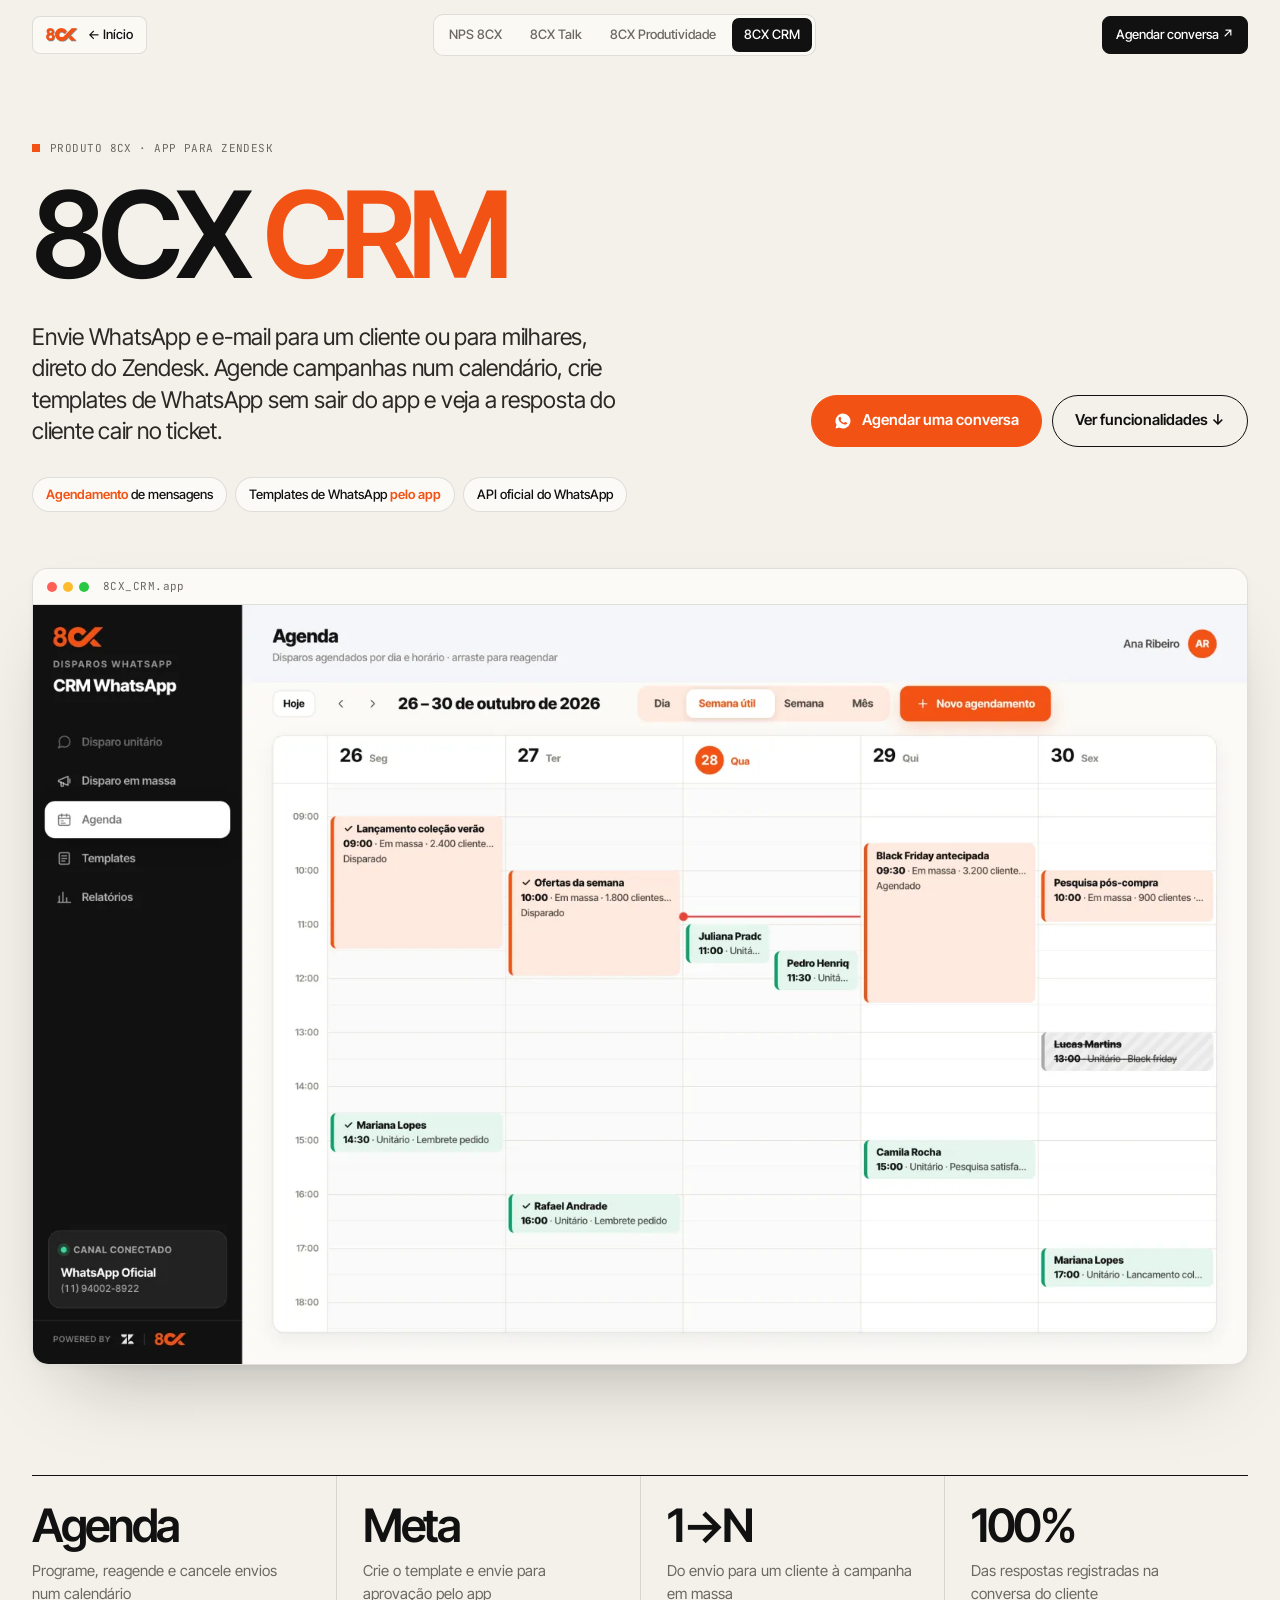
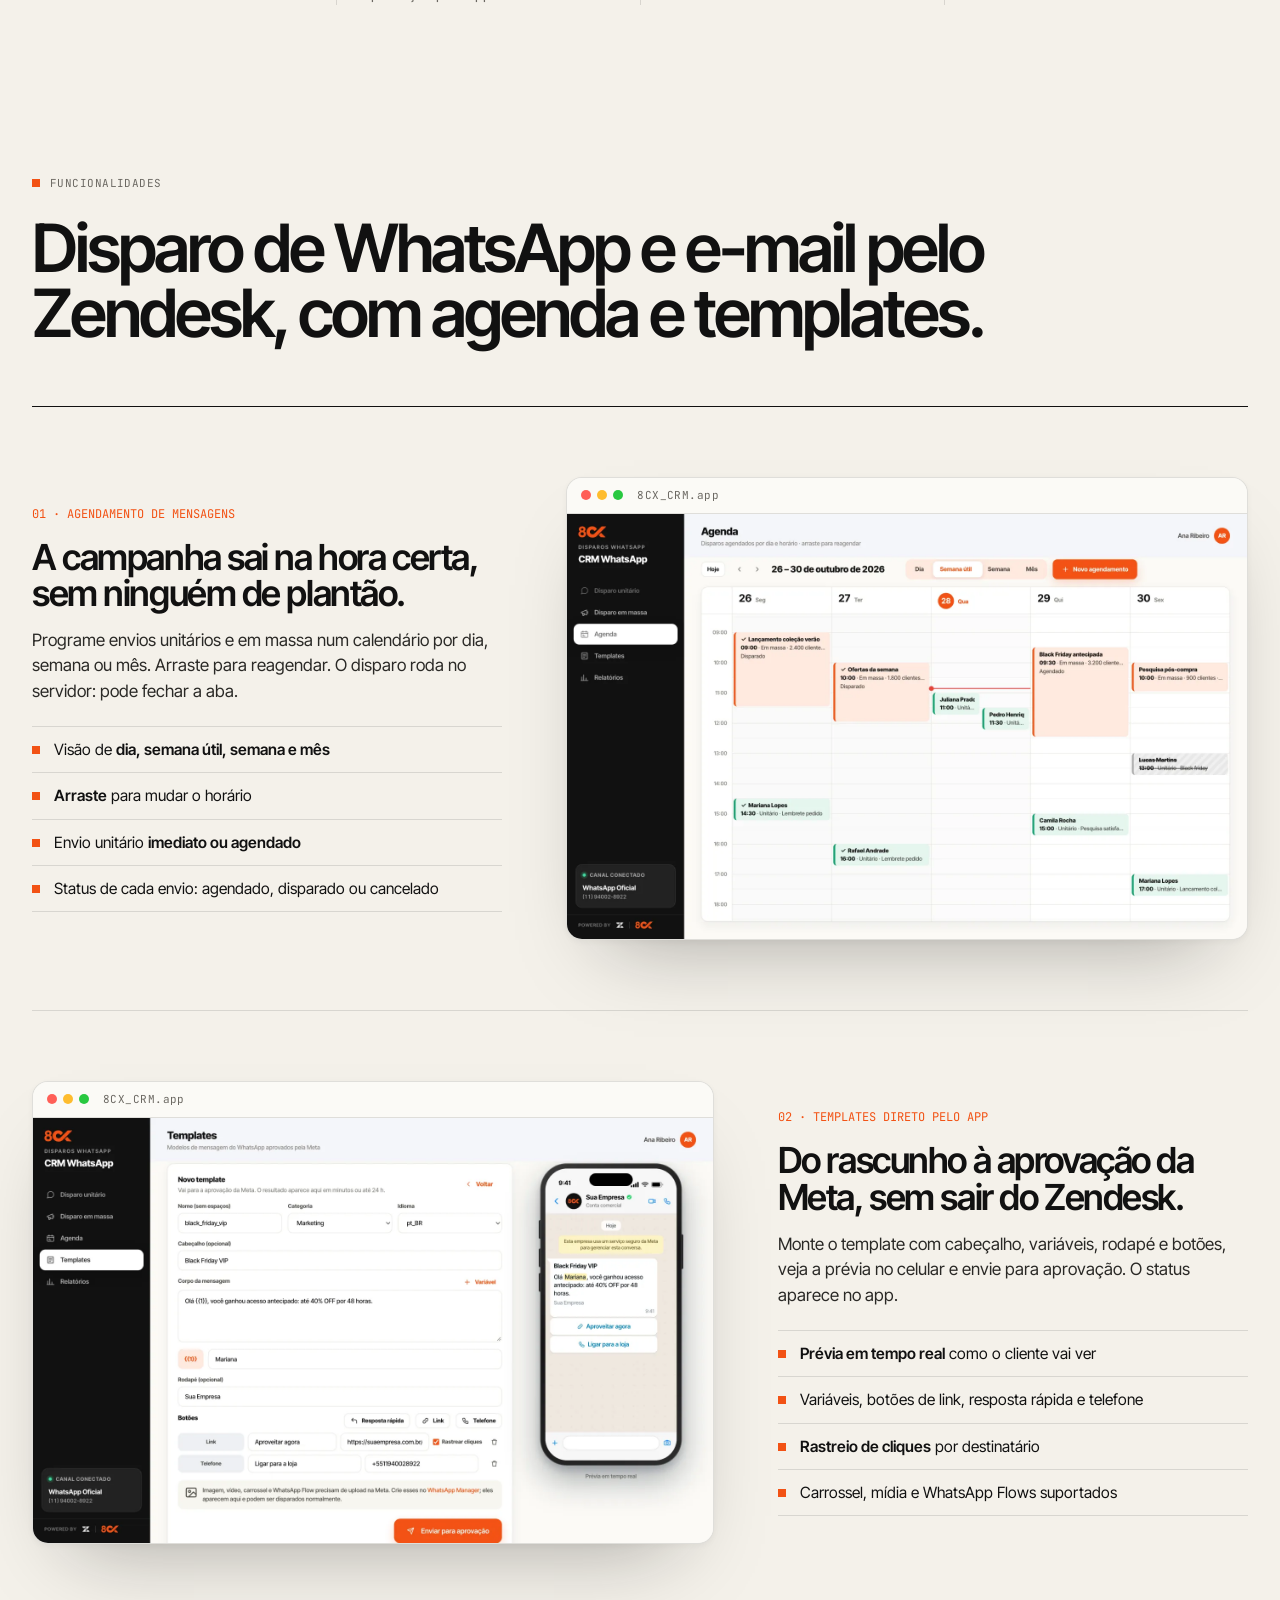
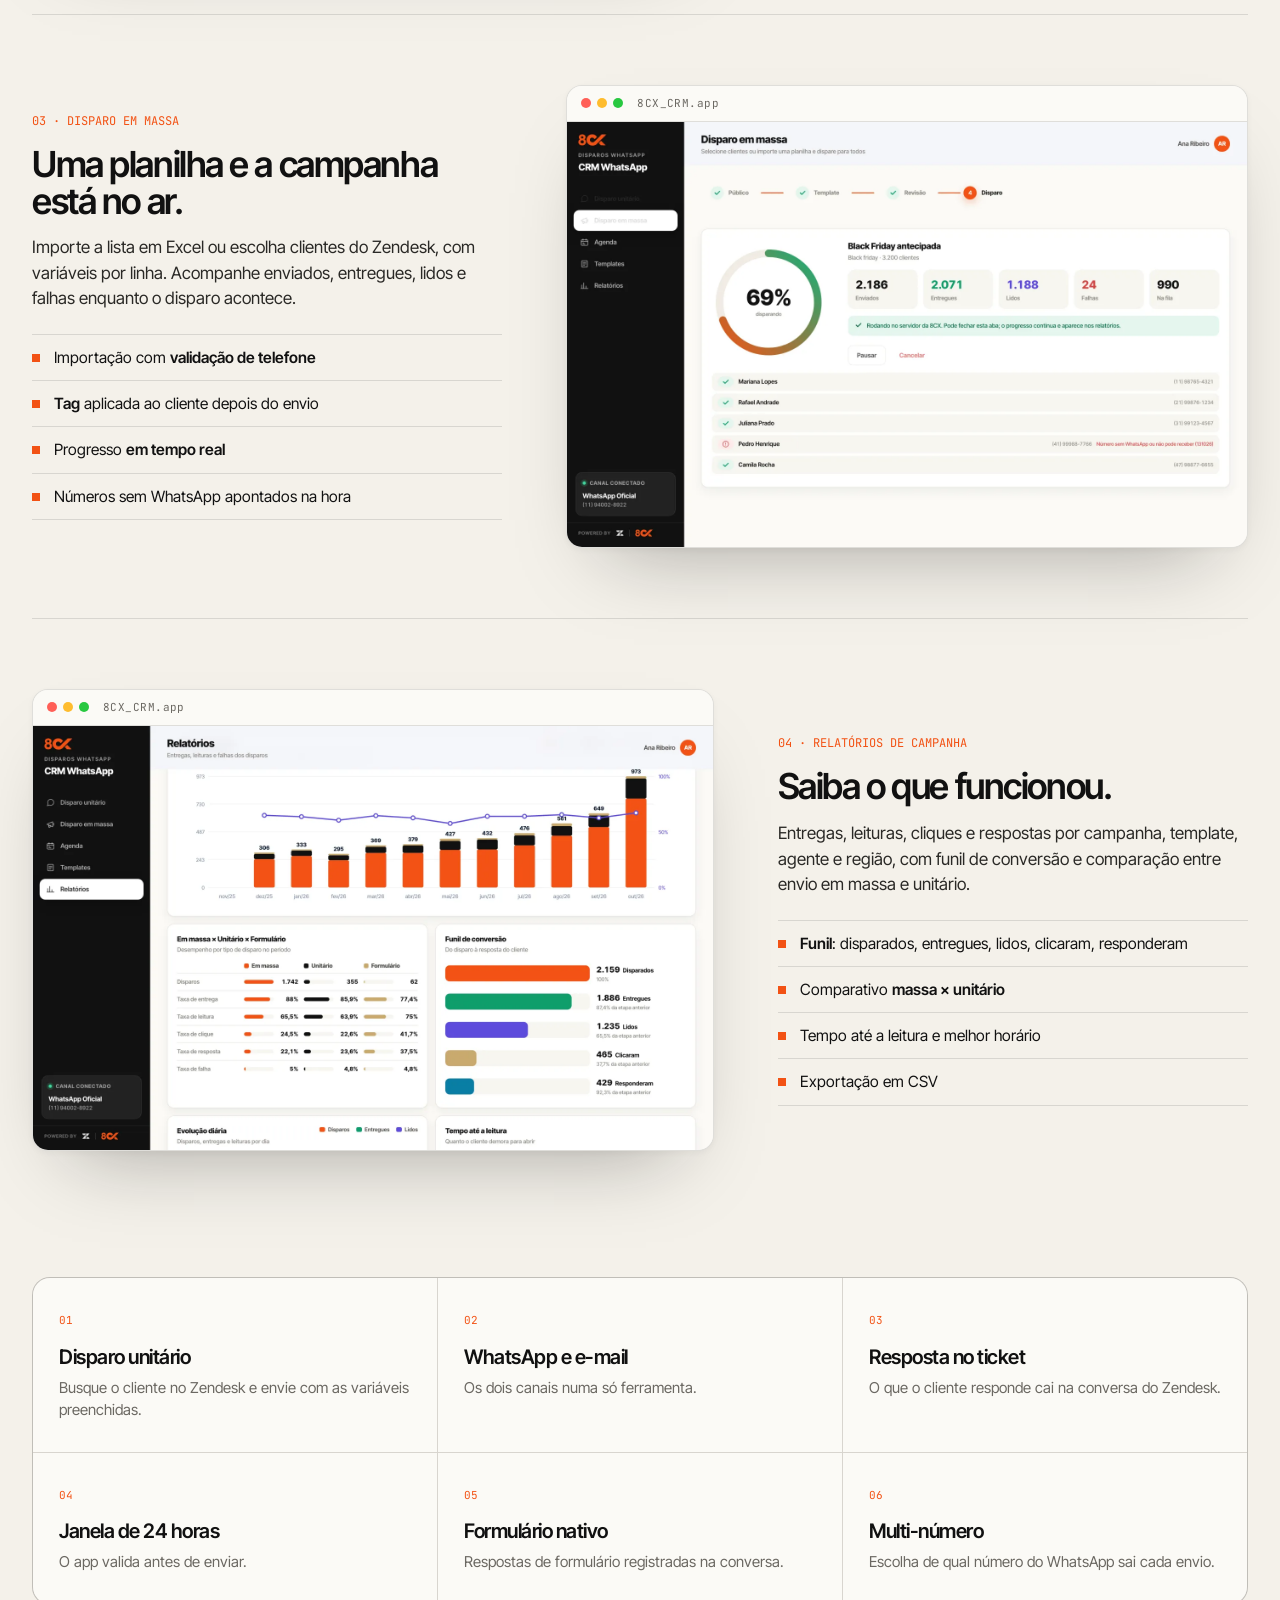
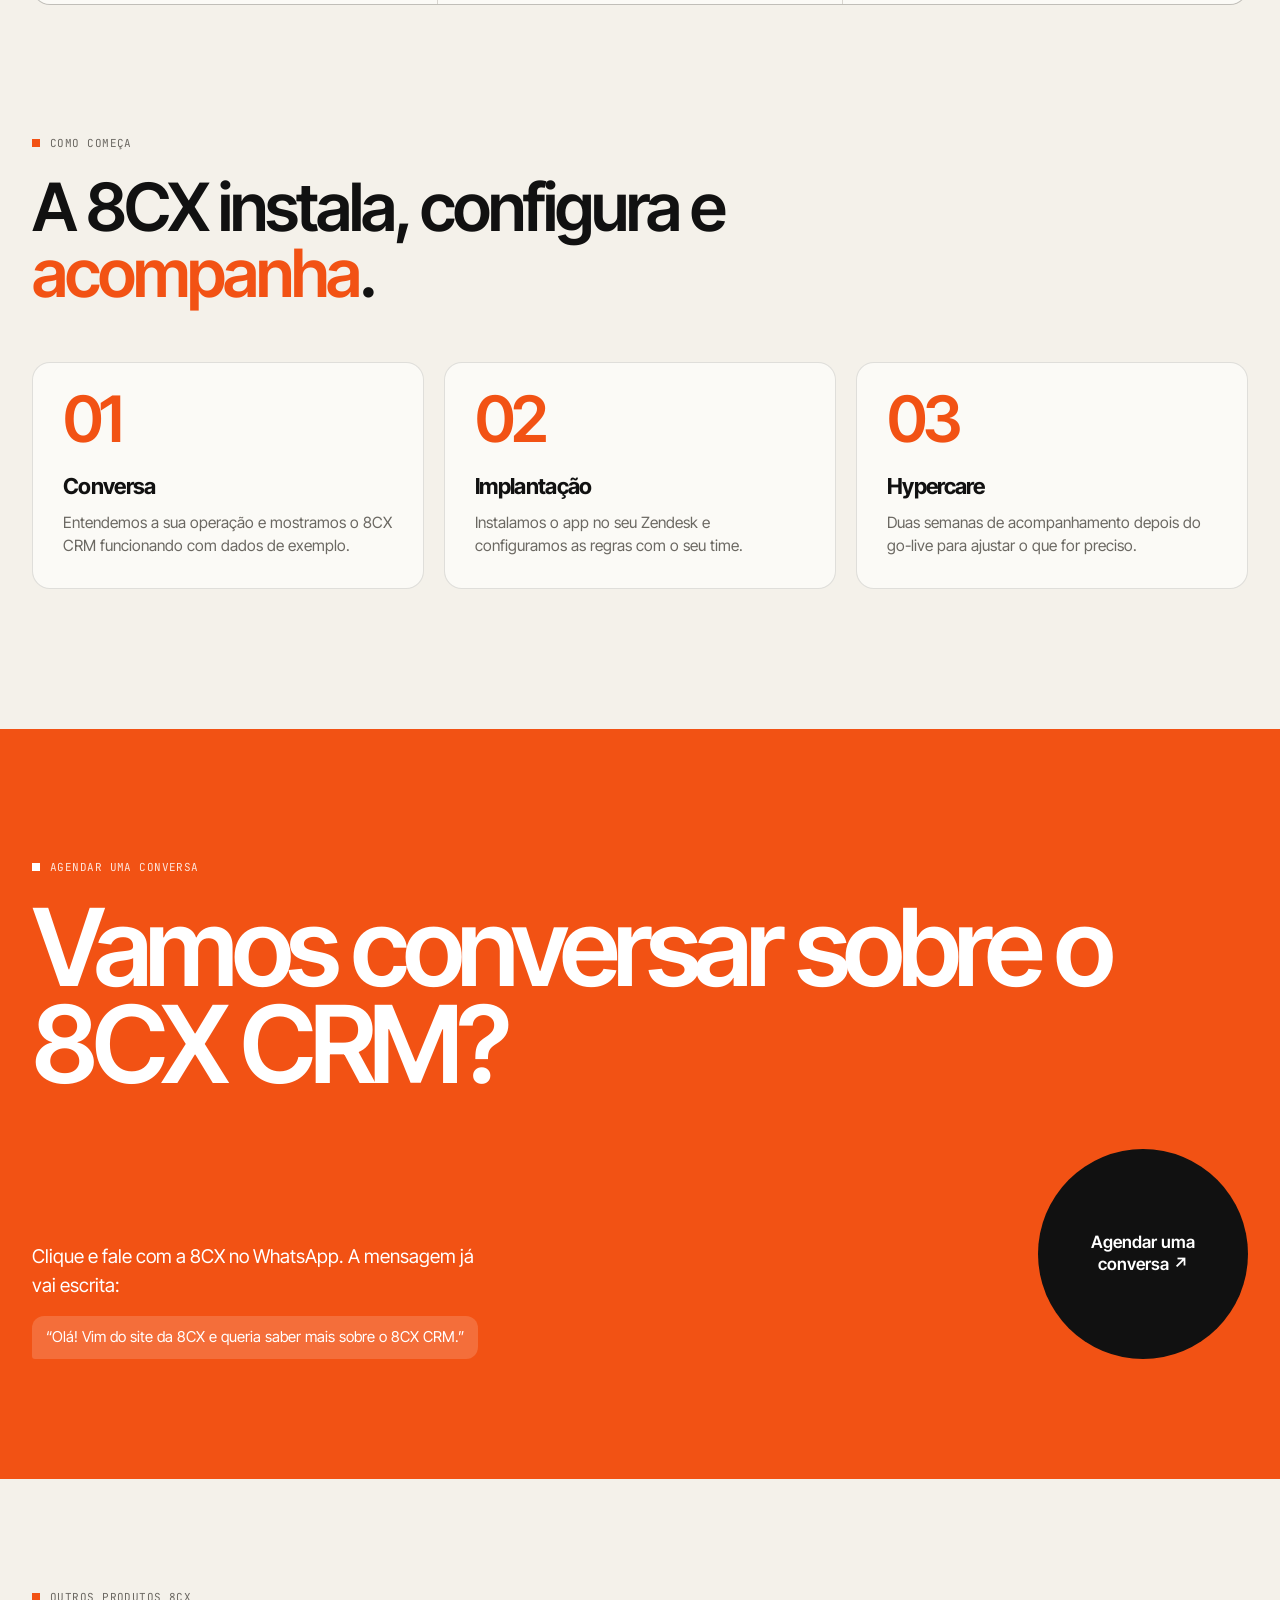
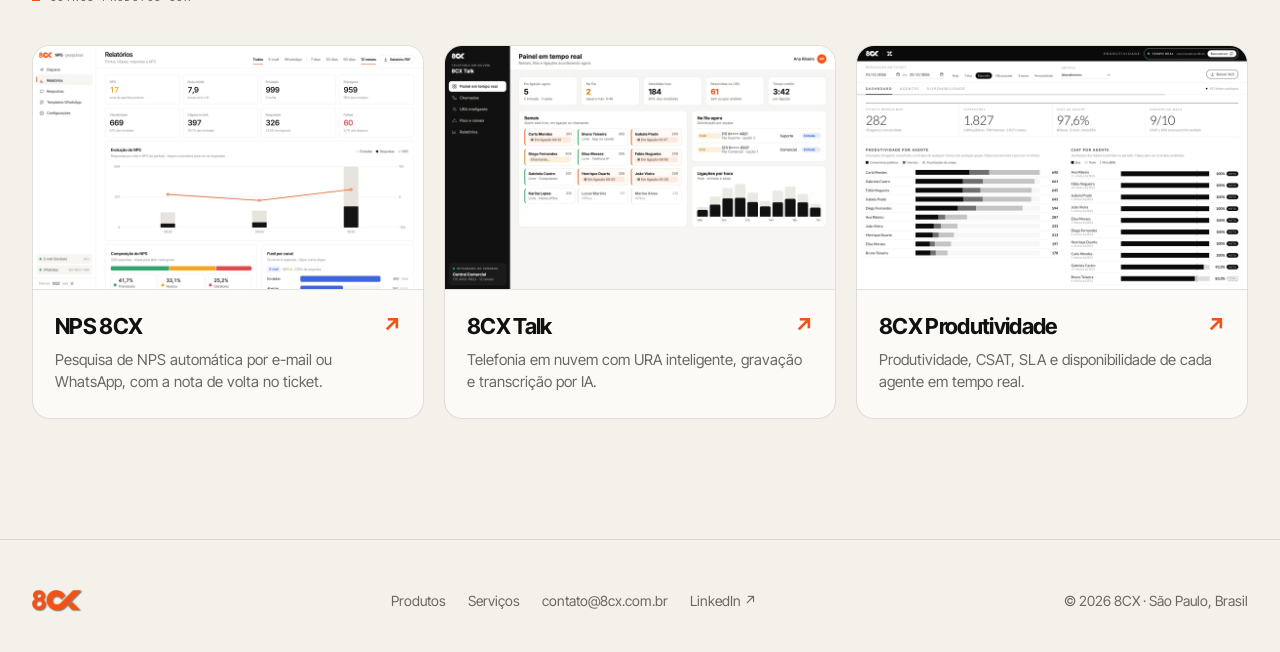
==== produtos/crm/index.html @ f9626ae0 "Produtos 8CX: páginas do NPS 8CX, 8CX Talk, 8CX Produtividade e 8CX CRM Seção de destaque na home, m" ====
<!doctype html>
<html lang="pt-BR">
<head>
<meta charset="utf-8">
<meta name="viewport" content="width=device-width, initial-scale=1">
<title>8CX CRM · Disparo de WhatsApp e e-mail pelo Zendesk, com agenda e templates</title>
<meta name="description" content="Disparos de WhatsApp e e-mail pelo Zendesk, com agendamento de mensagens e criação de templates de WhatsApp direto no app.">
<link rel="canonical" href="https://8cx.com.br/produtos/crm/">
<meta property="og:type" content="website">
<meta property="og:locale" content="pt_BR">
<meta property="og:site_name" content="8CX">
<meta property="og:url" content="https://8cx.com.br/produtos/crm/">
<meta property="og:title" content="8CX CRM · Disparo de WhatsApp e e-mail pelo Zendesk, com agenda e templates">
<meta property="og:description" content="Disparos de WhatsApp e e-mail pelo Zendesk, com agendamento de mensagens e criação de templates de WhatsApp direto no app.">
<meta property="og:image" content="https://8cx.com.br/assets/og-8cx.png">
<meta name="twitter:card" content="summary_large_image">
<script type="application/ld+json">{"@context": "https://schema.org", "@type": "SoftwareApplication", "name": "8CX CRM", "applicationCategory": "BusinessApplication", "operatingSystem": "Web (Zendesk)", "description": "Disparos de WhatsApp e e-mail pelo Zendesk, com agendamento de mensagens e criação de templates de WhatsApp direto no app.", "url": "https://8cx.com.br/produtos/crm/", "image": "https://8cx.com.br/assets/produtos/crm-agenda.webp", "publisher": {"@type": "Organization", "name": "8CX", "url": "https://8cx.com.br/"}}</script>
<link rel="icon" href="../../assets/favicon.ico" sizes="any">
<link rel="icon" type="image/png" sizes="32x32" href="../../assets/favicon-32.png">
<link rel="apple-touch-icon" href="../../assets/apple-touch-icon.png">
<meta name="theme-color" content="#F4F1EA">
<link rel="preconnect" href="https://fonts.googleapis.com">
<link rel="preconnect" href="https://fonts.gstatic.com" crossorigin>
<link href="https://fonts.googleapis.com/css2?family=Inter+Tight:wght@400;500;600;700&family=JetBrains+Mono:wght@400;500&display=swap" rel="stylesheet">
<link rel="stylesheet" href="../produtos.css">
<link rel="preload" as="image" href="../../assets/produtos/crm-agenda.webp">
</head>
<body>
<header class="topbar"><div class="wrap">
  <a href="../../" class="pill home" aria-label="8CX, voltar ao início"><img src="../../assets/logo-8cx.png" alt="8CX"><span class="bt">← Início</span></a>
  <nav class="switch" aria-label="Produtos 8CX"><a href="../nps/">NPS 8CX</a><a href="../talk/">8CX Talk</a><a href="../produtividade/">8CX Produtividade</a><a href="../crm/" class="on" aria-current="page">8CX CRM</a></nav>
  <a href="https://wa.me/5511985396968?text=Ol%C3%A1%21%20Vim%20do%20site%20da%208CX%20e%20queria%20saber%20mais%20sobre%20o%208CX%20CRM." target="_blank" rel="noopener" class="pill dark">Agendar conversa ↗</a>
</div></header>

<main>
<section class="hero"><div class="wrap">
  <div class="eyebrow mono">Produto 8CX · App para Zendesk</div>
  <h1>8CX <span class="o">CRM</span></h1>
  <div class="sub">
    <p class="lead">Envie WhatsApp e e-mail para um cliente ou para milhares, direto do Zendesk. Agende campanhas num calendário, crie templates de WhatsApp sem sair do app e veja a resposta do cliente cair no ticket.</p>
    <div class="actions">
      <a href="https://wa.me/5511985396968?text=Ol%C3%A1%21%20Vim%20do%20site%20da%208CX%20e%20queria%20saber%20mais%20sobre%20o%208CX%20CRM." target="_blank" rel="noopener" class="btn primary"><svg viewBox="0 0 24 24" fill="currentColor" aria-hidden="true"><path d="M12 2a10 10 0 0 0-8.6 15.1L2 22l5-1.3A10 10 0 1 0 12 2zm5.2 13.6c-.2.6-1.3 1.2-1.8 1.2-.5.1-1 .2-3.4-.7-2.8-1.1-4.6-4-4.8-4.2-.1-.2-1.1-1.5-1.1-2.9s.7-2 1-2.3c.2-.3.5-.3.7-.3h.5c.2 0 .4 0 .6.5l.8 2c.1.2.1.4 0 .5l-.3.5-.4.4c-.1.1-.3.3-.1.6.2.3.8 1.3 1.7 2.1 1.2 1 2.1 1.3 2.4 1.5.3.1.5.1.6-.1l.9-1c.2-.3.4-.2.6-.1l1.9.9c.3.1.5.2.5.3.1.1.1.7-.1 1.4z"/></svg> Agendar uma conversa</a>
      <a href="#funcionalidades" class="btn ghost">Ver funcionalidades ↓</a>
    </div>
  </div>
  <div class="chips"><span><b>Agendamento</b> de mensagens</span><span>Templates de WhatsApp <b>pelo app</b></span><span>API oficial do WhatsApp</span></div>
  <div class="shot-hero rv"><div class="win"><div class="bar"><div class="lights"><i style="background:#ff5f57"></i><i style="background:#febc2e"></i><i style="background:#28c840"></i></div><span class="title">8CX_CRM.app</span></div><img src="../../assets/produtos/crm-agenda.webp" alt="Agenda de disparos do 8CX CRM com campanhas em massa e envios unitários por dia e horário" width="1600" height="1000"></div></div>
  <div class="hl rv"><div><b>Agenda</b><p>Programe, reagende e cancele envios num calendário</p></div><div><b>Meta</b><p>Crie o template e envie para aprovação pelo app</p></div><div><b>1→N</b><p>Do envio para um cliente à campanha em massa</p></div><div><b>100%</b><p>Das respostas registradas na conversa do cliente</p></div></div>
</div></section>

<section class="sec" id="funcionalidades"><div class="wrap">
  <div class="eyebrow mono">Funcionalidades</div>
  <h2 class="h2 rv">Disparo de WhatsApp e e-mail pelo Zendesk, com agenda e templates.</h2>
  <div style="margin-top:60px"><div class="feat rv"><div class="txt"><div class="idx">01 · AGENDAMENTO DE MENSAGENS</div><h3>A campanha sai na hora certa, sem ninguém de plantão.</h3><p>Programe envios unitários e em massa num calendário por dia, semana ou mês. Arraste para reagendar. O disparo roda no servidor: pode fechar a aba.</p><ul><li>Visão de <b>dia, semana útil, semana e mês</b></li><li><b>Arraste</b> para mudar o horário</li><li>Envio unitário <b>imediato ou agendado</b></li><li>Status de cada envio: agendado, disparado ou cancelado</li></ul></div><div class="win"><div class="bar"><div class="lights"><i style="background:#ff5f57"></i><i style="background:#febc2e"></i><i style="background:#28c840"></i></div><span class="title">8CX_CRM.app</span></div><img src="../../assets/produtos/crm-agenda.webp" alt="Agenda de disparos do 8CX CRM" width="1600" height="1000" loading="lazy"></div></div><div class="feat rev rv"><div class="txt"><div class="idx">02 · TEMPLATES DIRETO PELO APP</div><h3>Do rascunho à aprovação da Meta, sem sair do Zendesk.</h3><p>Monte o template com cabeçalho, variáveis, rodapé e botões, veja a prévia no celular e envie para aprovação. O status aparece no app.</p><ul><li><b>Prévia em tempo real</b> como o cliente vai ver</li><li>Variáveis, botões de link, resposta rápida e telefone</li><li><b>Rastreio de cliques</b> por destinatário</li><li>Carrossel, mídia e WhatsApp Flows suportados</li></ul></div><div class="win"><div class="bar"><div class="lights"><i style="background:#ff5f57"></i><i style="background:#febc2e"></i><i style="background:#28c840"></i></div><span class="title">8CX_CRM.app</span></div><img src="../../assets/produtos/crm-template.webp" alt="Criação de template de WhatsApp no 8CX CRM com prévia no celular" width="1600" height="1000" loading="lazy"></div></div><div class="feat rv"><div class="txt"><div class="idx">03 · DISPARO EM MASSA</div><h3>Uma planilha e a campanha está no ar.</h3><p>Importe a lista em Excel ou escolha clientes do Zendesk, com variáveis por linha. Acompanhe enviados, entregues, lidos e falhas enquanto o disparo acontece.</p><ul><li>Importação com <b>validação de telefone</b></li><li><b>Tag</b> aplicada ao cliente depois do envio</li><li>Progresso <b>em tempo real</b></li><li>Números sem WhatsApp apontados na hora</li></ul></div><div class="win"><div class="bar"><div class="lights"><i style="background:#ff5f57"></i><i style="background:#febc2e"></i><i style="background:#28c840"></i></div><span class="title">8CX_CRM.app</span></div><img src="../../assets/produtos/crm-massa.webp" alt="Disparo em massa do 8CX CRM em andamento" width="1600" height="1000" loading="lazy"></div></div><div class="feat rev rv"><div class="txt"><div class="idx">04 · RELATÓRIOS DE CAMPANHA</div><h3>Saiba o que funcionou.</h3><p>Entregas, leituras, cliques e respostas por campanha, template, agente e região, com funil de conversão e comparação entre envio em massa e unitário.</p><ul><li><b>Funil</b>: disparados, entregues, lidos, clicaram, responderam</li><li>Comparativo <b>massa × unitário</b></li><li>Tempo até a leitura e melhor horário</li><li>Exportação em CSV</li></ul></div><div class="win"><div class="bar"><div class="lights"><i style="background:#ff5f57"></i><i style="background:#febc2e"></i><i style="background:#28c840"></i></div><span class="title">8CX_CRM.app</span></div><img src="../../assets/produtos/crm-relatorios.webp" alt="Relatórios de campanha do 8CX CRM" width="1600" height="1000" loading="lazy"></div></div></div>
  <div class="grid rv"><div><span class="mono">01</span><h4>Disparo unitário</h4><p>Busque o cliente no Zendesk e envie com as variáveis preenchidas.</p></div><div><span class="mono">02</span><h4>WhatsApp e e-mail</h4><p>Os dois canais numa só ferramenta.</p></div><div><span class="mono">03</span><h4>Resposta no ticket</h4><p>O que o cliente responde cai na conversa do Zendesk.</p></div><div><span class="mono">04</span><h4>Janela de 24 horas</h4><p>O app valida antes de enviar.</p></div><div><span class="mono">05</span><h4>Formulário nativo</h4><p>Respostas de formulário registradas na conversa.</p></div><div><span class="mono">06</span><h4>Multi-número</h4><p>Escolha de qual número do WhatsApp sai cada envio.</p></div></div>
</div></section>

<section class="sec"><div class="wrap">
  <div class="eyebrow mono">Como começa</div>
  <h2 class="h2 rv">A 8CX instala, configura e <span class="o">acompanha</span>.</h2>
  <div class="steps">
    <div class="step rv"><div class="n">01</div><h4>Conversa</h4><p>Entendemos a sua operação e mostramos o 8CX CRM funcionando com dados de exemplo.</p></div>
    <div class="step rv"><div class="n">02</div><h4>Implantação</h4><p>Instalamos o app no seu Zendesk e configuramos as regras com o seu time.</p></div>
    <div class="step rv"><div class="n">03</div><h4>Hypercare</h4><p>Duas semanas de acompanhamento depois do go-live para ajustar o que for preciso.</p></div>
  </div>
</div></section>

<section class="cta" id="contato"><div class="wrap">
  <div class="eyebrow mono">Agendar uma conversa</div>
  <h2>Vamos conversar sobre o 8CX CRM?</h2>
  <div class="row">
    <div><p>Clique e fale com a 8CX no WhatsApp. A mensagem já vai escrita:</p><span class="msg">“Olá! Vim do site da 8CX e queria saber mais sobre o 8CX CRM.”</span></div>
    <a href="https://wa.me/5511985396968?text=Ol%C3%A1%21%20Vim%20do%20site%20da%208CX%20e%20queria%20saber%20mais%20sobre%20o%208CX%20CRM." target="_blank" rel="noopener" class="magnet"><span>Agendar uma<br>conversa ↗</span></a>
  </div>
</div></section>

<section class="others"><div class="wrap">
  <div class="eyebrow mono">Outros produtos 8CX</div>
  <div class="list"><a class="pcard rv" href="../nps/"><div class="im"><img src="../../assets/produtos/nps-relatorio.webp" alt="" loading="lazy" width="1600" height="1000"></div><div class="tx"><h4>NPS 8CX <span>↗</span></h4><p>Pesquisa de NPS automática por e-mail ou WhatsApp, com a nota de volta no ticket.</p></div></a><a class="pcard rv" href="../talk/"><div class="im"><img src="../../assets/produtos/talk-painel.webp" alt="" loading="lazy" width="1600" height="1000"></div><div class="tx"><h4>8CX Talk <span>↗</span></h4><p>Telefonia em nuvem com URA inteligente, gravação e transcrição por IA.</p></div></a><a class="pcard rv" href="../produtividade/"><div class="im"><img src="../../assets/produtos/prod-dashboard.webp" alt="" loading="lazy" width="1600" height="1000"></div><div class="tx"><h4>8CX Produtividade <span>↗</span></h4><p>Produtividade, CSAT, SLA e disponibilidade de cada agente em tempo real.</p></div></a></div>
</div></section>
</main>

<footer><div class="wrap">
  <a href="../../"><img src="../../assets/logo-8cx.png" alt="8CX"></a>
  <nav><a href="../../#produtos">Produtos</a><a href="../../#servicos">Serviços</a><a href="mailto:contato@8cx.com.br">contato@8cx.com.br</a><a href="https://www.linkedin.com/company/8cx/" target="_blank" rel="noopener">LinkedIn ↗</a></nav>
  <span>© 2026 8CX · São Paulo, Brasil</span>
</div></footer>
<a class="float" id="float" href="https://wa.me/5511985396968?text=Ol%C3%A1%21%20Vim%20do%20site%20da%208CX%20e%20queria%20saber%20mais%20sobre%20o%208CX%20CRM." target="_blank" rel="noopener"><svg viewBox="0 0 24 24" fill="currentColor" aria-hidden="true"><path d="M12 2a10 10 0 0 0-8.6 15.1L2 22l5-1.3A10 10 0 1 0 12 2zm5.2 13.6c-.2.6-1.3 1.2-1.8 1.2-.5.1-1 .2-3.4-.7-2.8-1.1-4.6-4-4.8-4.2-.1-.2-1.1-1.5-1.1-2.9s.7-2 1-2.3c.2-.3.5-.3.7-.3h.5c.2 0 .4 0 .6.5l.8 2c.1.2.1.4 0 .5l-.3.5-.4.4c-.1.1-.3.3-.1.6.2.3.8 1.3 1.7 2.1 1.2 1 2.1 1.3 2.4 1.5.3.1.5.1.6-.1l.9-1c.2-.3.4-.2.6-.1l1.9.9c.3.1.5.2.5.3.1.1.1.7-.1 1.4z"/></svg> Agendar uma conversa</a>
<script>
(function(){
  var els=document.querySelectorAll('.rv');
  if(!('IntersectionObserver' in window)){els.forEach(function(e){e.classList.add('in')});return;}
  var io=new IntersectionObserver(function(es){es.forEach(function(e){if(e.isIntersecting){e.target.classList.add('in');io.unobserve(e.target);}})},{rootMargin:'0px 0px -8% 0px'});
  els.forEach(function(e){io.observe(e)});
  var f=document.getElementById('float'),cta=document.getElementById('contato');
  function upd(){var y=window.scrollY,c=cta.getBoundingClientRect().top;f.classList.toggle('show',y>500&&c>window.innerHeight);}
  window.addEventListener('scroll',upd,{passive:true});upd();
})();
</script>
</body>
</html>
---- produtos/produtos.css ----
:root{
  --cream:#F4F1EA; --paper:#FBFAF6; --ink:#111111; --ink-2:#2A2926; --muted:#6B6862;
  --line:rgba(17,17,17,.12); --orange:#F25214; --orange-soft:#FFE3D6;
  --mono:"JetBrains Mono",ui-monospace,monospace; --sans:"Inter Tight",system-ui,sans-serif;
}
*{box-sizing:border-box;margin:0;padding:0}
html{-webkit-text-size-adjust:100%;scroll-behavior:smooth}
body{background:var(--cream);color:var(--ink);font-family:var(--sans);font-size:17px;line-height:1.5;overflow-x:hidden}
a{color:inherit;text-decoration:none}
img{display:block;max-width:100%;height:auto}
.mono{font-family:var(--mono);font-size:11px;letter-spacing:.04em;text-transform:uppercase}
.wrap{max-width:1320px;margin:0 auto;padding:0 32px}
.eyebrow{display:flex;align-items:center;gap:10px;margin-bottom:24px;color:var(--muted)}
.eyebrow::before{content:"";width:8px;height:8px;background:var(--orange);flex:none}
.o{color:var(--orange)}

/* top bar */
.topbar{position:sticky;top:0;z-index:50;padding:14px 0;background:linear-gradient(var(--cream) 70%,rgba(244,241,234,0))}
.topbar .wrap{display:flex;align-items:center;justify-content:space-between;gap:12px}
.pill{background:rgba(251,250,246,.9);backdrop-filter:blur(10px);-webkit-backdrop-filter:blur(10px);border:1px solid var(--line);border-radius:8px;height:38px;display:inline-flex;align-items:center;gap:10px;padding:0 13px;font-size:13px;font-weight:500;white-space:nowrap}
.pill img{height:14px}
.pill.dark{background:var(--ink);color:#fff;border-color:var(--ink)}
.pill.dark:hover{background:var(--orange);border-color:var(--orange)}
.switch{display:flex;gap:4px;background:rgba(251,250,246,.9);border:1px solid var(--line);border-radius:10px;padding:3px}
.switch a{font-size:13px;font-weight:500;padding:7px 12px;border-radius:7px;color:var(--muted);transition:color .2s,background .2s}
.switch a:hover{color:var(--ink)}
.switch a.on{background:var(--ink);color:#fff}

/* hero */
.hero{padding:70px 0 40px}
.hero h1{font-size:clamp(54px,9.4vw,150px);line-height:.9;letter-spacing:-.06em;font-weight:600}
.hero .sub{display:grid;grid-template-columns:1.1fr 1fr;gap:48px;align-items:end;margin-top:34px}
.hero .lead{font-size:clamp(19px,1.8vw,24px);line-height:1.35;color:var(--ink-2);letter-spacing:-.01em;max-width:620px}
.actions{display:flex;flex-wrap:wrap;gap:10px;justify-content:flex-end}
.btn{display:inline-flex;align-items:center;gap:10px;height:52px;padding:0 22px;border-radius:40px;font-weight:600;font-size:15px;border:1px solid var(--ink);transition:background .25s,color .25s,border-color .25s,transform .25s}
.btn.primary{background:var(--orange);border-color:var(--orange);color:#fff}
.btn.primary:hover{background:var(--ink);border-color:var(--ink)}
.btn.ghost:hover{background:var(--ink);color:#fff}
.btn svg{width:18px;height:18px}
.chips{display:flex;flex-wrap:wrap;gap:8px;margin-top:30px}
.chips span{border:1px solid var(--line);background:var(--paper);border-radius:40px;padding:7px 13px;font-size:13px;font-weight:500}
.chips span b{color:var(--orange);font-weight:600}

/* window frame */
.win{background:var(--paper);border:1px solid var(--line);border-radius:16px;overflow:hidden;box-shadow:0 40px 80px -40px rgba(17,17,17,.35),0 2px 6px rgba(17,17,17,.04)}
.win .bar{display:flex;align-items:center;gap:14px;height:36px;padding:0 14px;border-bottom:1px solid var(--line);background:var(--paper)}
.win .lights{display:flex;gap:6px}.win .lights i{width:10px;height:10px;border-radius:50%;display:block}
.win .title{font-family:var(--mono);font-size:11px;color:var(--muted);letter-spacing:.04em}
.win img{width:100%}
.shot-hero{margin-top:56px}

/* highlights */
.hl{display:grid;grid-template-columns:repeat(4,1fr);border-top:1px solid var(--ink);margin:110px 0 0}
.hl div{padding:26px 26px 0 0}
.hl div + div{padding-left:26px;border-left:1px solid var(--line)}
.hl b{display:block;font-size:clamp(32px,3.6vw,54px);letter-spacing:-.05em;line-height:1;font-weight:600}
.hl b small{font-size:.45em;color:var(--orange);letter-spacing:0;margin-left:4px}
.hl p{margin-top:12px;color:var(--muted);font-size:15px;max-width:260px}

/* sections */
.sec{padding:130px 0 0}
.h2{font-size:clamp(38px,5.2vw,76px);line-height:.98;letter-spacing:-.045em;font-weight:600;max-width:1000px}
.feat{display:grid;grid-template-columns:1fr 1.45fr;gap:64px;align-items:center;padding:70px 0;border-top:1px solid var(--line)}
.feat:first-of-type{border-top:1px solid var(--ink)}
.feat.rev{grid-template-columns:1.45fr 1fr}
.feat.rev .txt{order:2}
.feat .idx{font-family:var(--mono);font-size:12px;color:var(--orange);margin-bottom:16px}
.feat h3{font-size:clamp(28px,2.8vw,42px);line-height:1.02;letter-spacing:-.04em;font-weight:600}
.feat p{margin-top:16px;color:var(--ink-2);font-size:17px}
.feat ul{list-style:none;margin-top:22px;border-top:1px solid var(--line)}
.feat li{padding:11px 0 11px 22px;border-bottom:1px solid var(--line);position:relative;font-size:15.5px}
.feat li::before{content:"";position:absolute;left:0;top:19px;width:8px;height:8px;background:var(--orange)}
.feat li b{font-weight:600}

/* grid of all features */
.grid{display:grid;grid-template-columns:repeat(3,1fr);gap:1px;background:var(--line);border:1px solid var(--line);border-radius:18px;overflow:hidden;margin-top:56px}
.grid div{background:var(--paper);padding:28px 26px 30px;transition:background .3s,color .3s}
.grid div:hover{background:var(--ink);color:#fff}
.grid div:hover p{color:rgba(255,255,255,.7)}
.grid .mono{color:var(--orange)}
.grid h4{font-size:20px;letter-spacing:-.025em;margin-top:14px;font-weight:600;line-height:1.15}
.grid p{margin-top:8px;color:var(--muted);font-size:15px;transition:color .3s}

/* steps */
.steps{display:grid;grid-template-columns:repeat(3,1fr);gap:20px;margin-top:56px}
.step{background:var(--paper);border:1px solid var(--line);border-radius:18px;padding:30px}
.step .n{font-size:64px;font-weight:600;letter-spacing:-.06em;line-height:.8;color:var(--orange)}
.step h4{font-size:22px;letter-spacing:-.03em;margin-top:26px}
.step p{color:var(--muted);margin-top:8px;font-size:15.5px}

/* cta */
.cta{background:var(--orange);color:#fff;padding:130px 0 120px;margin-top:140px;overflow:hidden}
.cta .eyebrow{color:rgba(255,255,255,.85)}.cta .eyebrow::before{background:#fff}
.cta h2{font-size:clamp(48px,8.4vw,140px);line-height:.9;letter-spacing:-.06em;font-weight:600;max-width:1200px}
.cta .row{display:flex;justify-content:space-between;align-items:end;gap:40px;margin-top:56px;flex-wrap:wrap}
.cta p{max-width:460px;font-size:19px}
.cta .msg{margin-top:16px;display:inline-block;background:rgba(255,255,255,.16);border-radius:12px 12px 12px 3px;padding:10px 14px;font-size:15px}
.magnet{width:210px;height:210px;border-radius:50%;background:var(--ink);color:#fff;display:grid;place-items:center;text-align:center;font-weight:600;font-size:17px;line-height:1.25;transition:transform .35s cubic-bezier(.2,.8,.2,1)}
.magnet:hover{transform:scale(1.06) rotate(-4deg)}

/* other products */
.others{padding:110px 0 0}
.others .list{display:grid;grid-template-columns:repeat(3,1fr);gap:20px;margin-top:40px}
.pcard{display:block;background:var(--paper);border:1px solid var(--line);border-radius:18px;overflow:hidden;transition:transform .35s cubic-bezier(.2,.8,.2,1),box-shadow .35s}
.pcard:hover{transform:translateY(-6px);box-shadow:0 30px 60px -30px rgba(17,17,17,.35)}
.pcard .im{aspect-ratio:16/10;overflow:hidden;border-bottom:1px solid var(--line);background:#fff}
.pcard .im img{width:100%;height:100%;object-fit:cover;object-position:left top;transition:transform .6s cubic-bezier(.2,.8,.2,1)}
.pcard:hover .im img{transform:scale(1.04)}
.pcard .tx{padding:20px 22px 24px}
.pcard h4{font-size:22px;letter-spacing:-.03em;display:flex;justify-content:space-between}
.pcard h4 span{color:var(--orange)}
.pcard p{color:var(--muted);font-size:15px;margin-top:6px}

/* footer */
footer{margin-top:120px;border-top:1px solid var(--line);padding:50px 0 40px;font-size:14px;color:var(--muted)}
footer .wrap{display:flex;justify-content:space-between;gap:20px;flex-wrap:wrap;align-items:center}
footer img{height:22px}
footer nav{display:flex;gap:22px;flex-wrap:wrap}
footer a:hover{color:var(--orange)}

/* reveal */
.rv{opacity:0;transform:translateY(28px);transition:opacity .9s cubic-bezier(.2,.8,.2,1),transform .9s cubic-bezier(.2,.8,.2,1)}
.rv.in{opacity:1;transform:none}
@media (prefers-reduced-motion:reduce){.rv{opacity:1;transform:none;transition:none}html{scroll-behavior:auto}}

/* floating cta (mobile) */
.float{display:none}

@media (max-width:1100px){
  .switch{display:none}
  .hero .sub{grid-template-columns:1fr;gap:28px}
  .actions{justify-content:flex-start}
  .feat,.feat.rev{grid-template-columns:1fr;gap:32px}
  .feat.rev .txt{order:0}
  .grid{grid-template-columns:repeat(2,1fr)}
  .hl{grid-template-columns:repeat(2,1fr)}
  .hl div:nth-child(3){padding-left:0;border-left:0}
  .hl div{padding-bottom:26px}
}
@media (max-width:760px){
  .wrap{padding:0 16px}
  .topbar .pill.home .bt{display:none}
  .hero{padding:44px 0 20px}
  .shot-hero{margin-top:36px}
  .win{border-radius:12px}.win .bar{height:28px}.win .lights i{width:8px;height:8px}
  .hl{margin-top:70px}
  .hl div,.hl div + div{padding:20px 14px 20px 0}
  .hl div:nth-child(even){padding-left:14px;border-left:1px solid var(--line)}
  .sec{padding-top:90px}
  .feat{padding:48px 0}
  .grid,.steps,.others .list{grid-template-columns:1fr}
  .cta{padding:90px 0 110px;margin-top:100px}
  .magnet{width:170px;height:170px;font-size:16px}
  .btn{height:48px;padding:0 18px;font-size:14px}
  .float{display:flex;position:fixed;left:16px;right:16px;bottom:14px;z-index:60;justify-content:center;height:52px;border-radius:40px;background:var(--orange);color:#fff;font-weight:600;align-items:center;gap:10px;box-shadow:0 14px 30px -10px rgba(242,82,20,.6);transform:translateY(90px);transition:transform .4s cubic-bezier(.2,.8,.2,1)}
  .float.show{transform:none}
  .float svg{width:20px;height:20px;flex:none}
  footer{padding-bottom:90px}
}
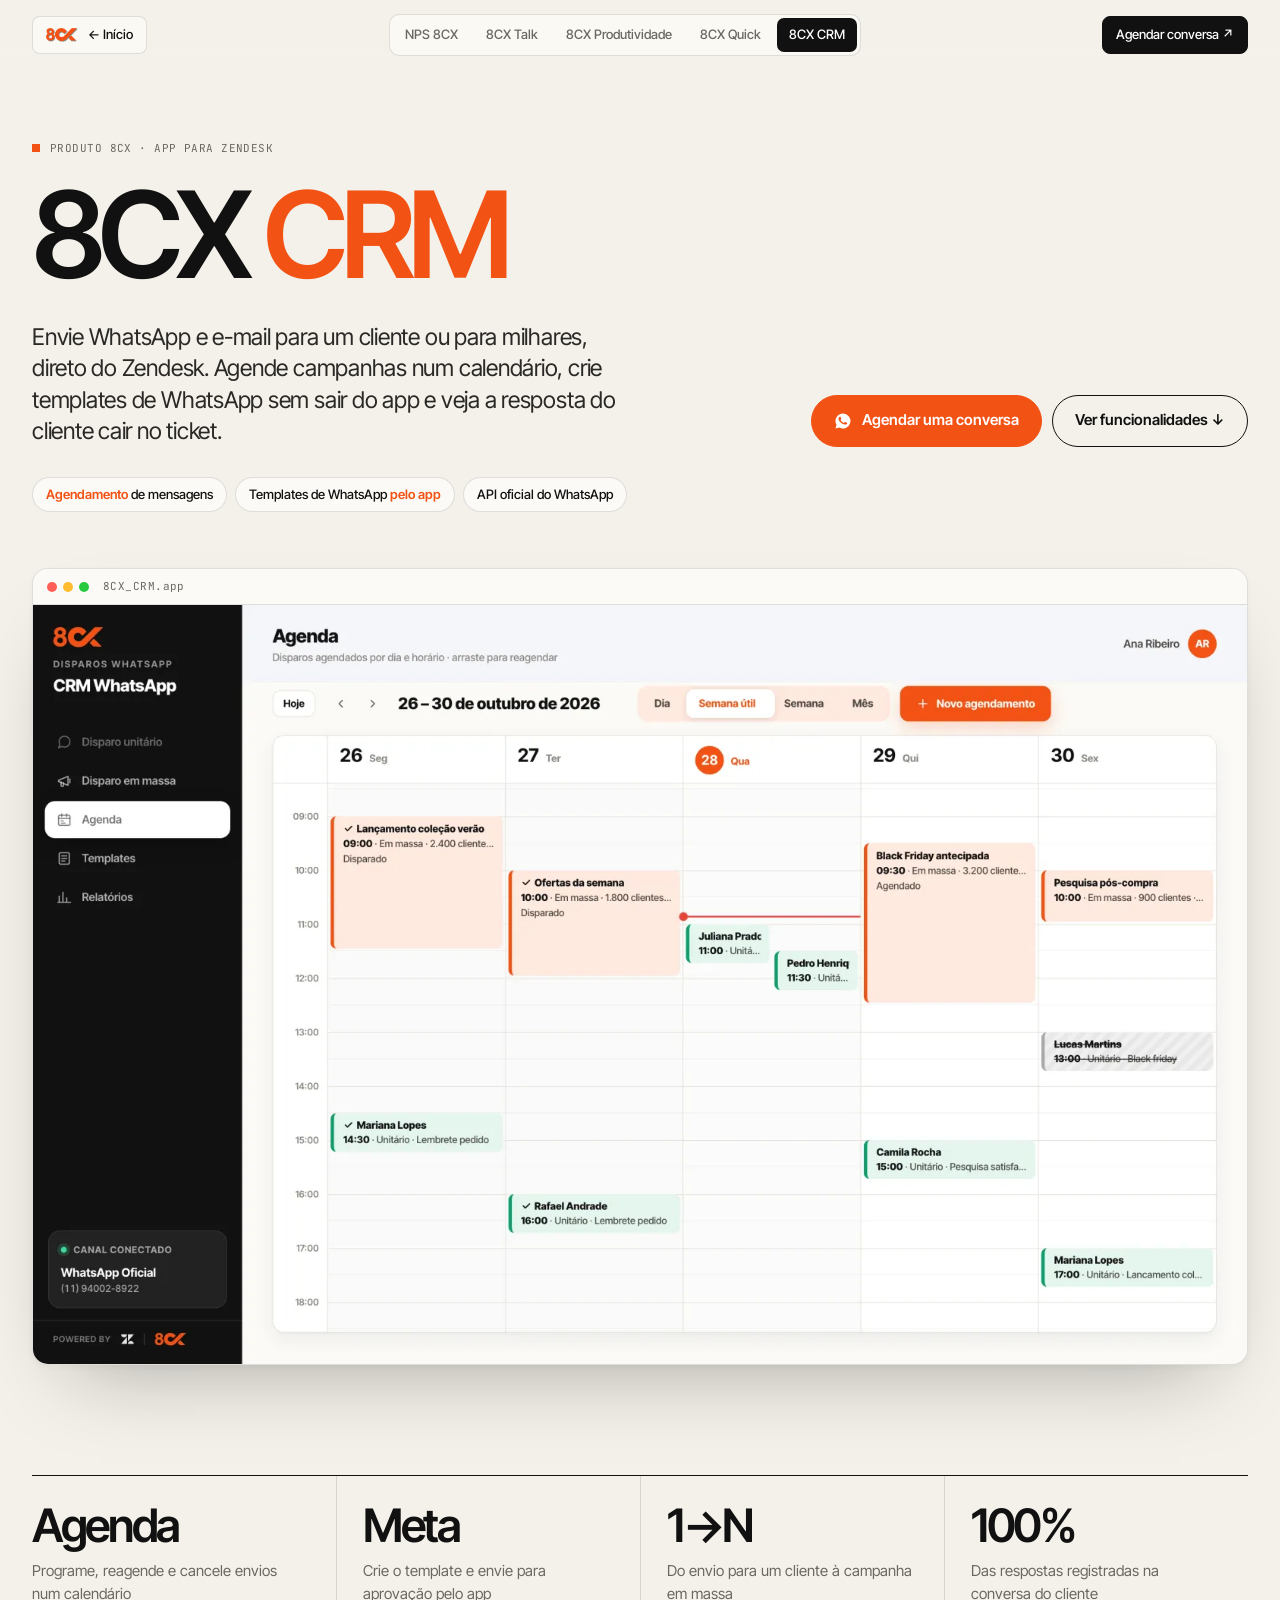
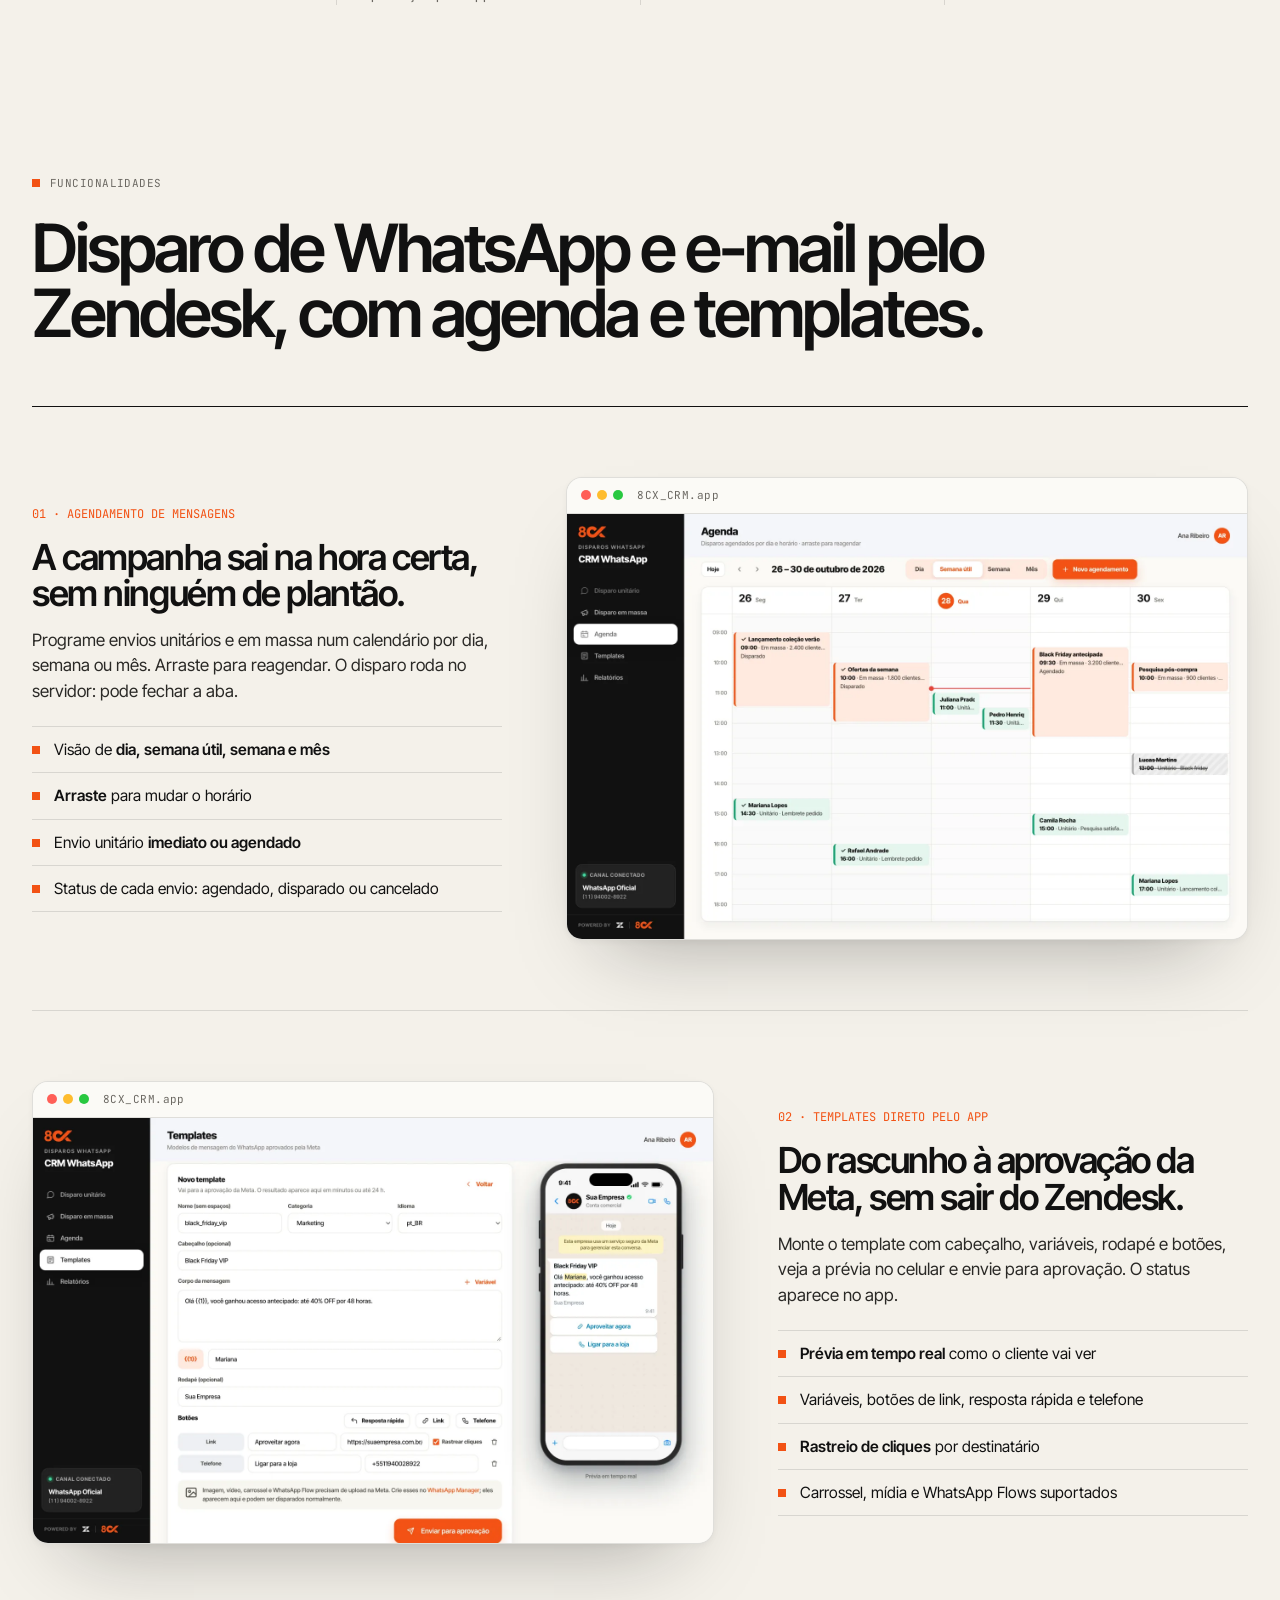
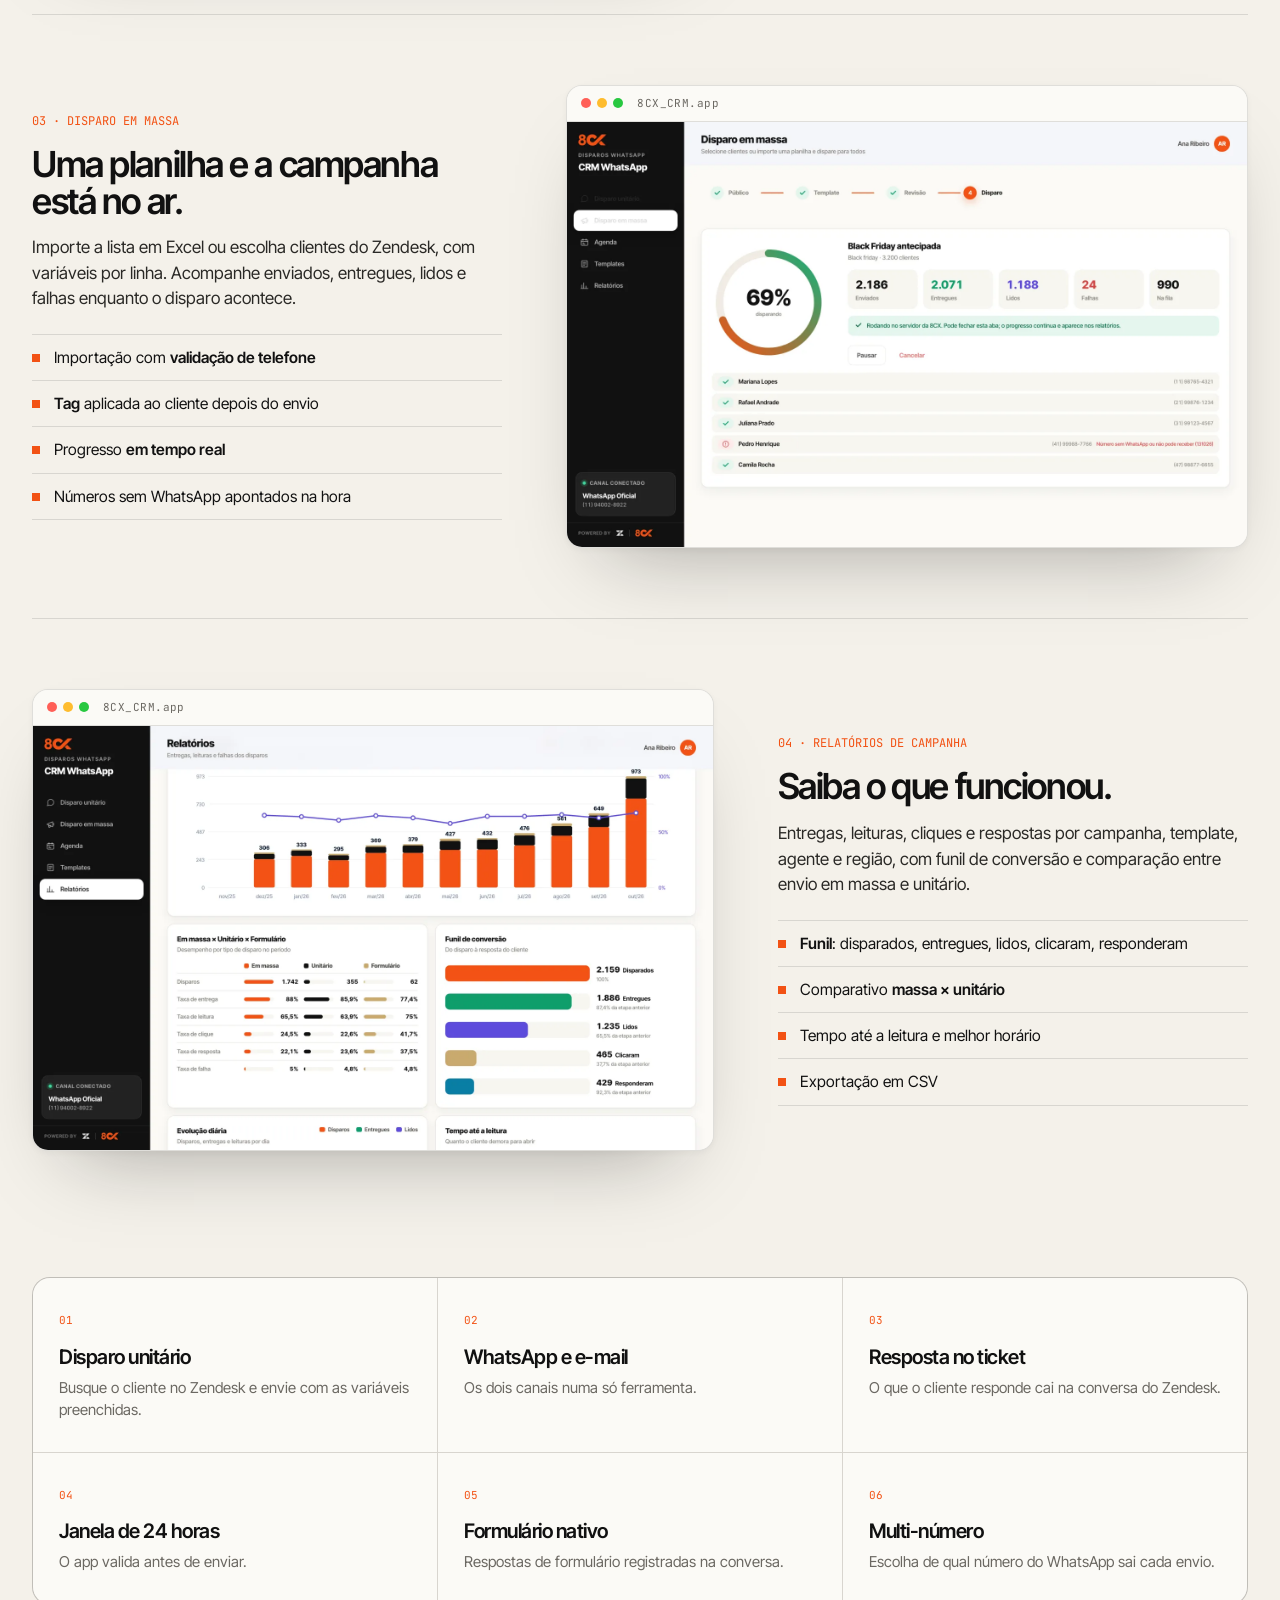
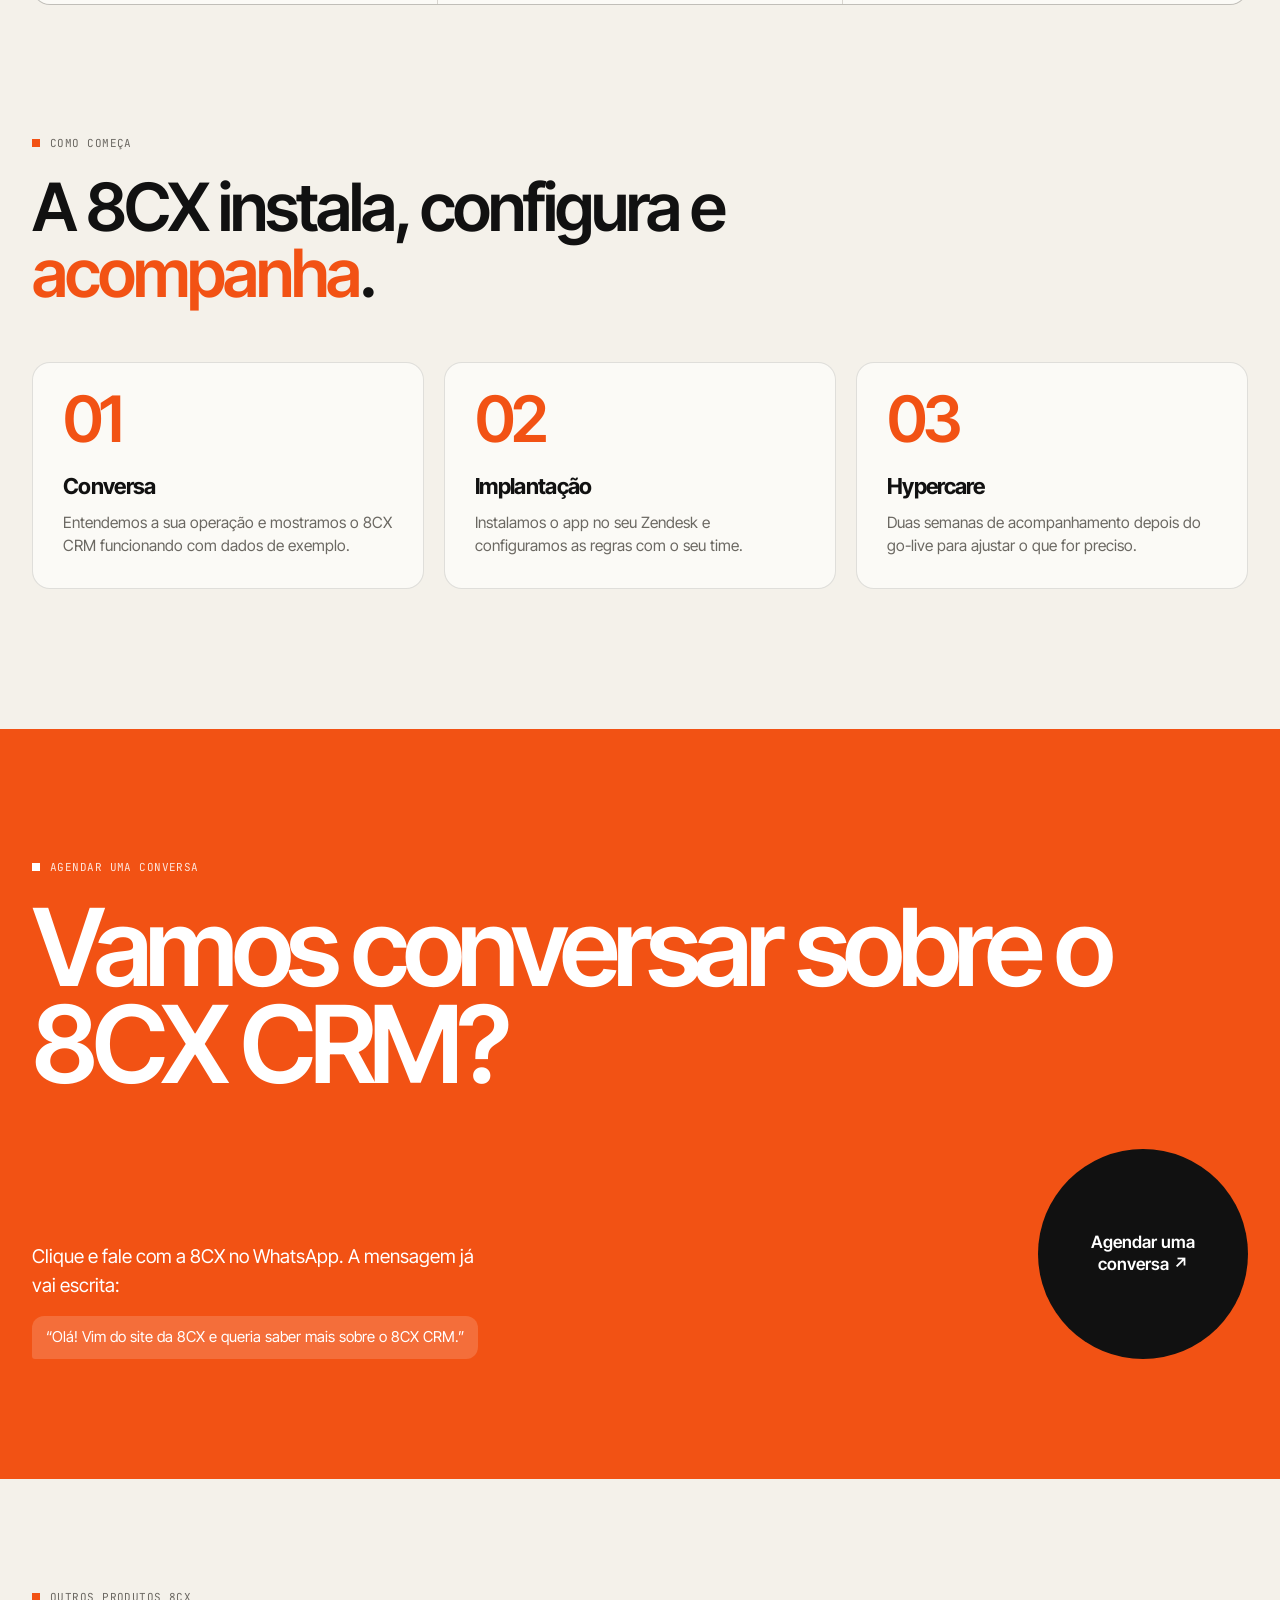
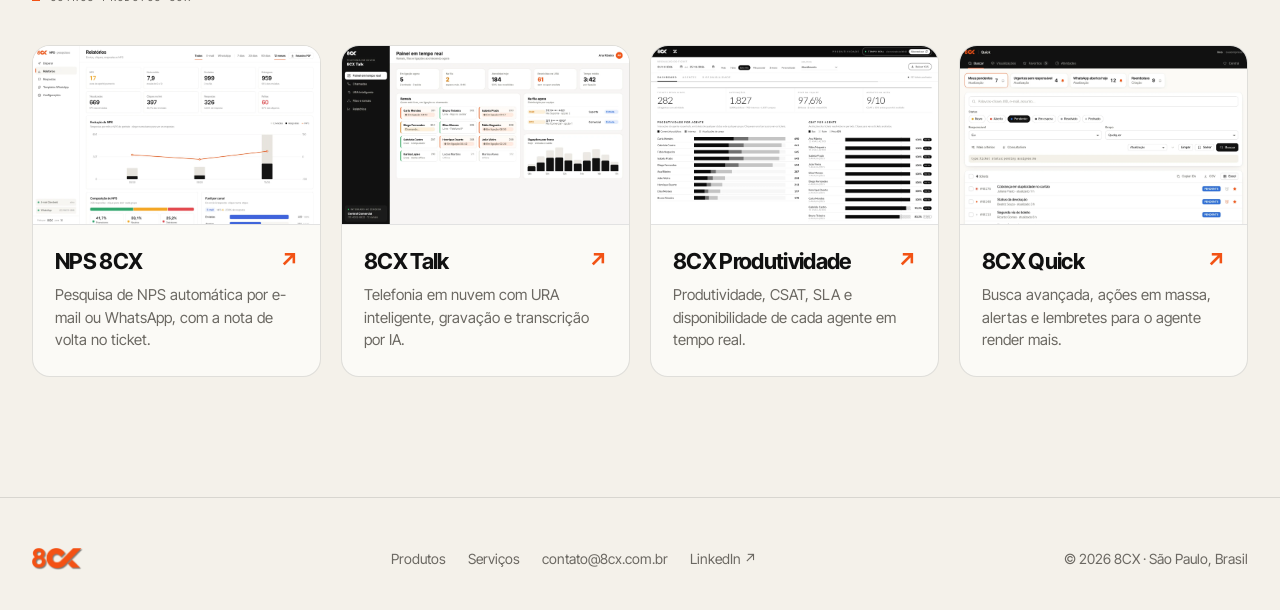
==== commit bee999c1: "Adiciona o 8CX Quick aos produtos Página do 8CX Quick com prints do app rodando com dados fictícios," ====
--- a/produtos/crm/index.html
+++ b/produtos/crm/index.html
@@ -28,7 +28,7 @@
 <body>
 <header class="topbar"><div class="wrap">
   <a href="../../" class="pill home" aria-label="8CX, voltar ao início"><img src="../../assets/logo-8cx.png" alt="8CX"><span class="bt">← Início</span></a>
-  <nav class="switch" aria-label="Produtos 8CX"><a href="../nps/">NPS 8CX</a><a href="../talk/">8CX Talk</a><a href="../produtividade/">8CX Produtividade</a><a href="../crm/" class="on" aria-current="page">8CX CRM</a></nav>
+  <nav class="switch" aria-label="Produtos 8CX"><a href="../nps/">NPS 8CX</a><a href="../talk/">8CX Talk</a><a href="../produtividade/">8CX Produtividade</a><a href="../quick/">8CX Quick</a><a href="../crm/" class="on" aria-current="page">8CX CRM</a></nav>
   <a href="https://wa.me/5511985396968?text=Ol%C3%A1%21%20Vim%20do%20site%20da%208CX%20e%20queria%20saber%20mais%20sobre%20o%208CX%20CRM." target="_blank" rel="noopener" class="pill dark">Agendar conversa ↗</a>
 </div></header>
 
@@ -76,7 +76,7 @@
 
 <section class="others"><div class="wrap">
   <div class="eyebrow mono">Outros produtos 8CX</div>
-  <div class="list"><a class="pcard rv" href="../nps/"><div class="im"><img src="../../assets/produtos/nps-relatorio.webp" alt="" loading="lazy" width="1600" height="1000"></div><div class="tx"><h4>NPS 8CX <span>↗</span></h4><p>Pesquisa de NPS automática por e-mail ou WhatsApp, com a nota de volta no ticket.</p></div></a><a class="pcard rv" href="../talk/"><div class="im"><img src="../../assets/produtos/talk-painel.webp" alt="" loading="lazy" width="1600" height="1000"></div><div class="tx"><h4>8CX Talk <span>↗</span></h4><p>Telefonia em nuvem com URA inteligente, gravação e transcrição por IA.</p></div></a><a class="pcard rv" href="../produtividade/"><div class="im"><img src="../../assets/produtos/prod-dashboard.webp" alt="" loading="lazy" width="1600" height="1000"></div><div class="tx"><h4>8CX Produtividade <span>↗</span></h4><p>Produtividade, CSAT, SLA e disponibilidade de cada agente em tempo real.</p></div></a></div>
+  <div class="list"><a class="pcard rv" href="../nps/"><div class="im"><img src="../../assets/produtos/nps-relatorio.webp" alt="" loading="lazy" width="1600" height="1000"></div><div class="tx"><h4>NPS 8CX <span>↗</span></h4><p>Pesquisa de NPS automática por e-mail ou WhatsApp, com a nota de volta no ticket.</p></div></a><a class="pcard rv" href="../talk/"><div class="im"><img src="../../assets/produtos/talk-painel.webp" alt="" loading="lazy" width="1600" height="1000"></div><div class="tx"><h4>8CX Talk <span>↗</span></h4><p>Telefonia em nuvem com URA inteligente, gravação e transcrição por IA.</p></div></a><a class="pcard rv" href="../produtividade/"><div class="im"><img src="../../assets/produtos/prod-dashboard.webp" alt="" loading="lazy" width="1600" height="1000"></div><div class="tx"><h4>8CX Produtividade <span>↗</span></h4><p>Produtividade, CSAT, SLA e disponibilidade de cada agente em tempo real.</p></div></a><a class="pcard rv" href="../quick/"><div class="im"><img src="../../assets/produtos/quick-search.webp" alt="" loading="lazy" width="1600" height="1000"></div><div class="tx"><h4>8CX Quick <span>↗</span></h4><p>Busca avançada, ações em massa, alertas e lembretes para o agente render mais.</p></div></a></div>
 </div></section>
 </main>
 
--- a/produtos/produtos.css
+++ b/produtos/produtos.css
@@ -100,7 +100,7 @@
 
 /* other products */
 .others{padding:110px 0 0}
-.others .list{display:grid;grid-template-columns:repeat(3,1fr);gap:20px;margin-top:40px}
+.others .list{display:grid;grid-template-columns:repeat(4,1fr);gap:20px;margin-top:40px}
 .pcard{display:block;background:var(--paper);border:1px solid var(--line);border-radius:18px;overflow:hidden;transition:transform .35s cubic-bezier(.2,.8,.2,1),box-shadow .35s}
 .pcard:hover{transform:translateY(-6px);box-shadow:0 30px 60px -30px rgba(17,17,17,.35)}
 .pcard .im{aspect-ratio:16/10;overflow:hidden;border-bottom:1px solid var(--line);background:#fff}
@@ -132,7 +132,7 @@
   .actions{justify-content:flex-start}
   .feat,.feat.rev{grid-template-columns:1fr;gap:32px}
   .feat.rev .txt{order:0}
-  .grid{grid-template-columns:repeat(2,1fr)}
+  .grid,.others .list{grid-template-columns:repeat(2,1fr)}
   .hl{grid-template-columns:repeat(2,1fr)}
   .hl div:nth-child(3){padding-left:0;border-left:0}
   .hl div{padding-bottom:26px}
